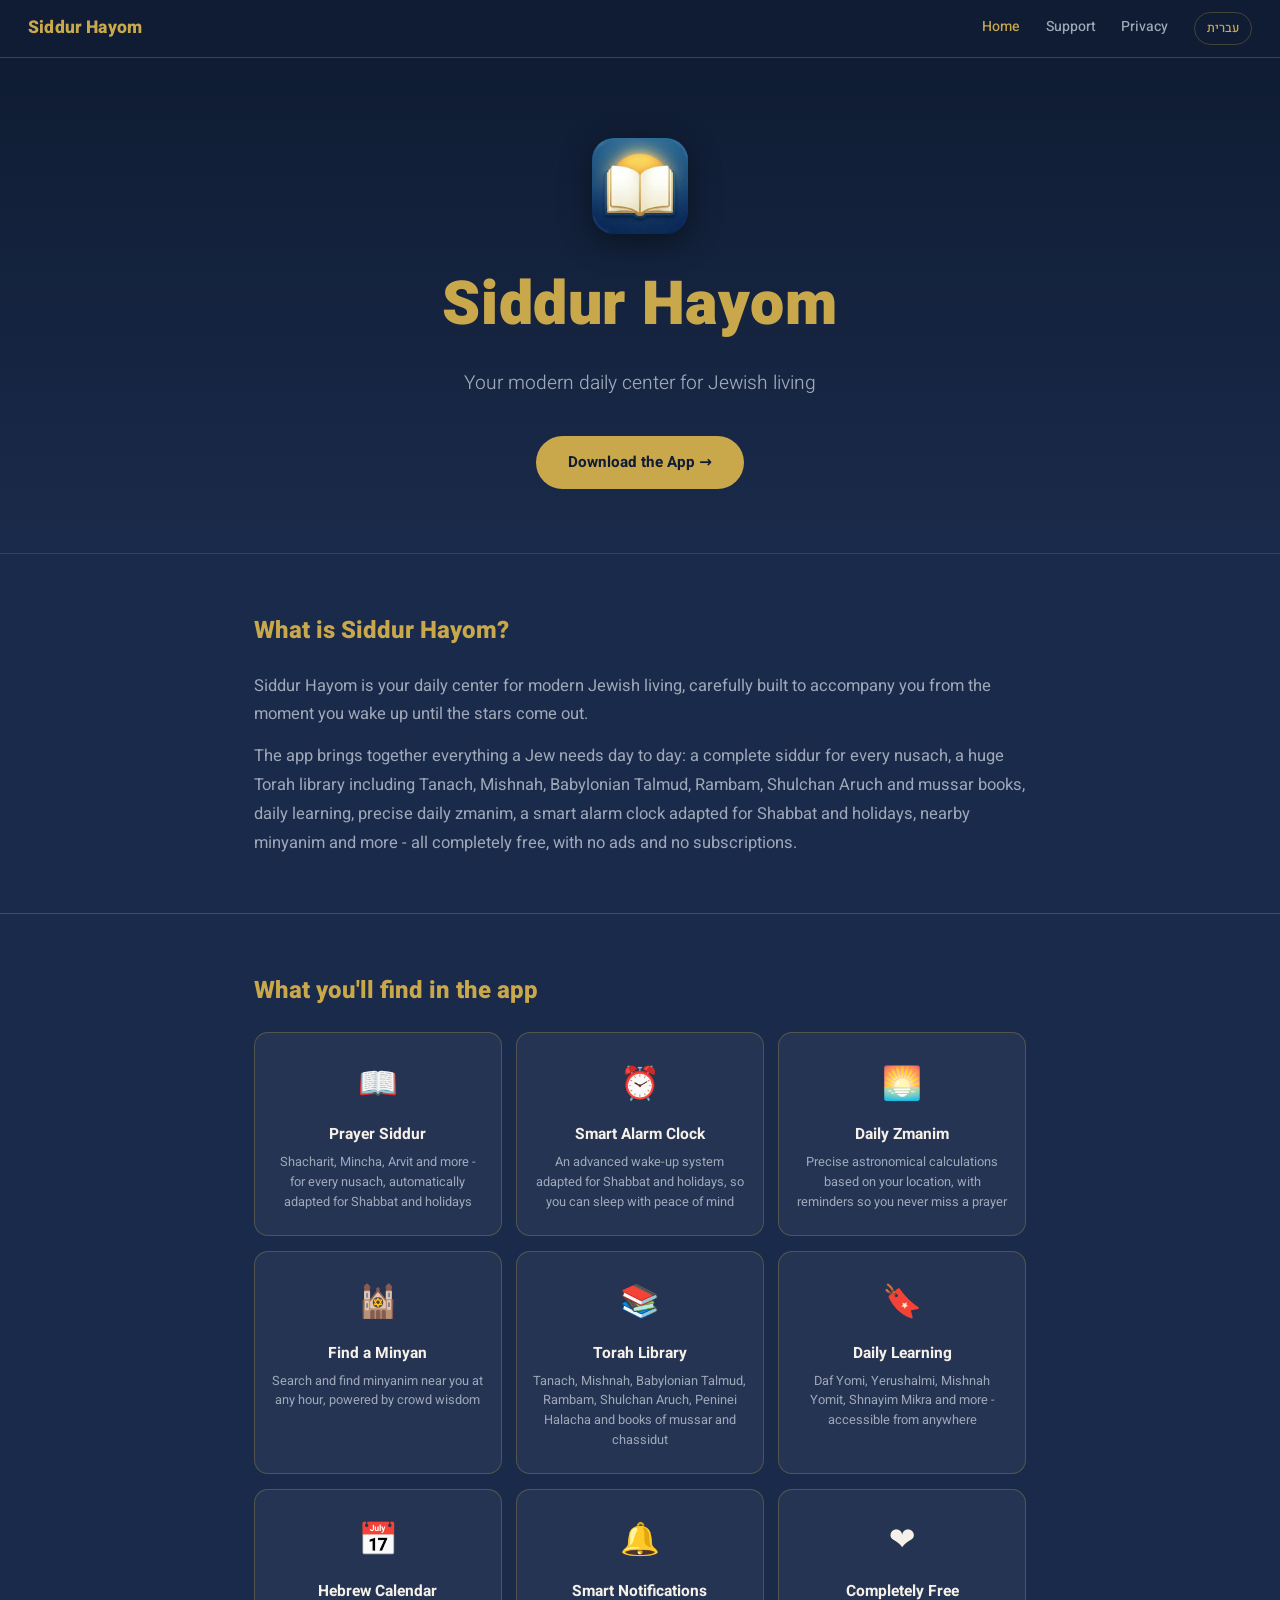
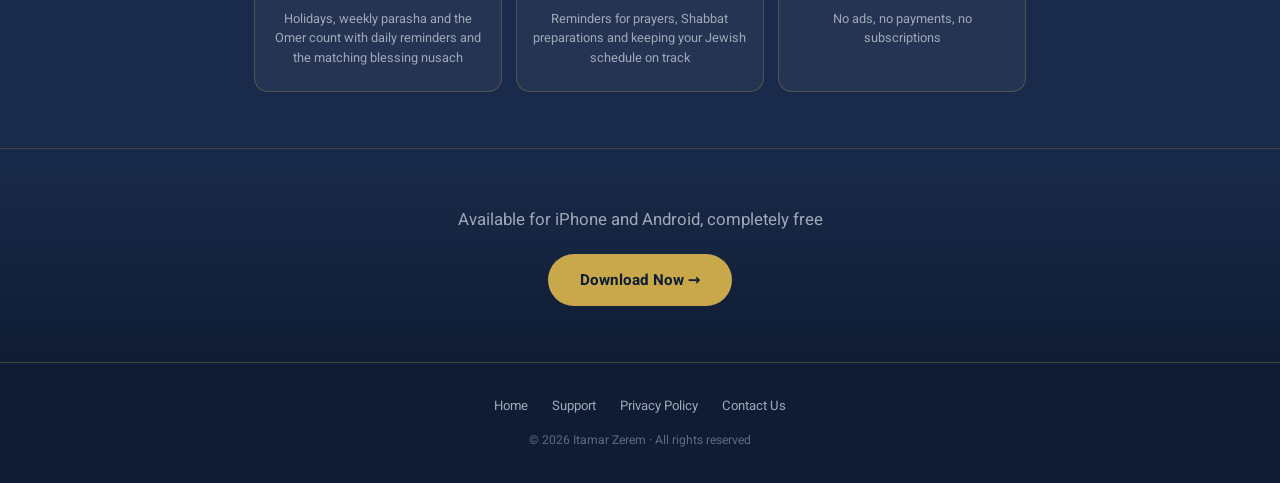
==== en/index.html @ e5074533 "dailystudy" ====
<!DOCTYPE html>
<html lang="en" dir="ltr">
<head>
  <meta charset="UTF-8">
  <script>
    (function () {
      var saved = localStorage.getItem('siddurLang');
      var lang = (navigator.language || navigator.userLanguage || '').toLowerCase();
      var target = saved || (lang.indexOf('he') === 0 ? 'he' : 'en');
      if (target !== 'en') { location.replace('../index.html'); }
    })();
  </script>
  <meta name="viewport" content="width=device-width, initial-scale=1.0">
  <title>Siddur Hayom - Your Daily Center for Jewish Living</title>
  <meta name="description" content="Siddur Hayom - the app that brings together everything a Jew needs day to day: a siddur for every nusach, a huge Torah library, accurate daily zmanim, a smart alarm clock, nearby minyanim and more. Completely free.">
  <link rel="canonical" href="https://itamarzerem.github.io/siddurHayomWeb/en/index.html">
  <link rel="alternate" hreflang="he" href="https://itamarzerem.github.io/siddurHayomWeb/index.html">
  <link rel="alternate" hreflang="en" href="https://itamarzerem.github.io/siddurHayomWeb/en/index.html">
  <link rel="alternate" hreflang="x-default" href="https://itamarzerem.github.io/siddurHayomWeb/index.html">
  <link rel="preconnect" href="https://fonts.googleapis.com">
  <link rel="preconnect" href="https://fonts.gstatic.com" crossorigin>
  <link href="https://fonts.googleapis.com/css2?family=Heebo:wght@300;400;500;600;700;800;900&display=swap" rel="stylesheet">
  <link rel="stylesheet" href="../styles.css">
</head>
<body>

  <!-- ── NAV ── -->
  <nav class="nav">
    <a href="index.html" class="nav-logo">Siddur Hayom</a>
    <ul class="nav-links">
      <li><a href="index.html" class="active">Home</a></li>
      <li><a href="support.html">Support</a></li>
      <li><a href="privacy.html">Privacy</a></li>
      <li><a href="../index.html" class="lang-switch" onclick="localStorage.setItem('siddurLang','he')">עברית</a></li>
    </ul>
  </nav>

  <main>

    <!-- ── HERO ── -->
    <section class="hero">
      <img src="../siddurIcon.png" alt="Siddur Hayom" class="hero-app-icon" width="96" height="96">
      <h1>Siddur Hayom</h1>
      <p class="hero-tagline">Your modern daily center for Jewish living</p>
      <a href="go.html" class="btn btn-gold">
        Download the App →
      </a>
    </section>

    <!-- ── ABOUT ── -->
    <section class="section">
      <div class="container">
        <h2 class="section-title">What is Siddur Hayom?</h2>
        <div class="section-text">
          <p>
            Siddur Hayom is your daily center for modern Jewish living, carefully built to accompany you
            from the moment you wake up until the stars come out.
          </p>
          <p>
            The app brings together everything a Jew needs day to day: a complete siddur for every nusach, a huge
            Torah library including Tanach, Mishnah, Babylonian Talmud, Rambam, Shulchan Aruch and mussar books,
            daily learning, precise daily zmanim, a smart alarm clock adapted for Shabbat and holidays, nearby
            minyanim and more - all completely free, with no ads and no subscriptions.
          </p>
        </div>
      </div>
    </section>

    <hr class="divider">

    <!-- ── FEATURES ── -->
    <section class="section">
      <div class="container">
        <h2 class="section-title">What you'll find in the app</h2>
        <div class="features-grid">

          <div class="feature-card">
            <span class="feature-icon">📖</span>
            <h3>Prayer Siddur</h3>
            <p>Shacharit, Mincha, Arvit and more - for every nusach, automatically adapted for Shabbat and holidays</p>
          </div>

          <div class="feature-card">
            <span class="feature-icon">⏰</span>
            <h3>Smart Alarm Clock</h3>
            <p>An advanced wake-up system adapted for Shabbat and holidays, so you can sleep with peace of mind</p>
          </div>

          <div class="feature-card">
            <span class="feature-icon">🌅</span>
            <h3>Daily Zmanim</h3>
            <p>Precise astronomical calculations based on your location, with reminders so you never miss a prayer</p>
          </div>

          <div class="feature-card">
            <span class="feature-icon">🕍</span>
            <h3>Find a Minyan</h3>
            <p>Search and find minyanim near you at any hour, powered by crowd wisdom</p>
          </div>

          <div class="feature-card">
            <span class="feature-icon">📚</span>
            <h3>Torah Library</h3>
            <p>Tanach, Mishnah, Babylonian Talmud, Rambam, Shulchan Aruch, Peninei Halacha and books of mussar and chassidut</p>
          </div>

          <div class="feature-card">
            <span class="feature-icon">🔖</span>
            <h3>Daily Learning</h3>
            <p>Daf Yomi, Yerushalmi, Mishnah Yomit, Shnayim Mikra and more - accessible from anywhere</p>
          </div>

          <div class="feature-card">
            <span class="feature-icon">📅</span>
            <h3>Hebrew Calendar</h3>
            <p>Holidays, weekly parasha and the Omer count with daily reminders and the matching blessing nusach</p>
          </div>

          <div class="feature-card">
            <span class="feature-icon">🔔</span>
            <h3>Smart Notifications</h3>
            <p>Reminders for prayers, Shabbat preparations and keeping your Jewish schedule on track</p>
          </div>

          <div class="feature-card">
            <span class="feature-icon">❤️</span>
            <h3>Completely Free</h3>
            <p>No ads, no payments, no subscriptions</p>
          </div>

        </div>
      </div>
    </section>

    <!-- ── CTA ── -->
    <section class="cta-band">
      <p>Available for iPhone and Android, completely free</p>
      <a href="go.html" class="btn btn-gold">
        Download Now →
      </a>
    </section>

  </main>

  <!-- ── FOOTER ── -->
  <footer>
    <nav class="footer-links">
      <a href="index.html">Home</a>
      <a href="support.html">Support</a>
      <a href="privacy.html">Privacy Policy</a>
      <a href="mailto:siddurhayom@gmail.com">Contact Us</a>
    </nav>
    <p class="footer-copy">© 2026 Itamar Zerem · All rights reserved</p>
  </footer>

</body>
</html>
---- styles.css ----
/* ===================================================
   סידור היום — Website Styles
   Palette: #1a2a4a (deep blue) · #f5f0e8 (cream) · #c9a84c (gold)
   =================================================== */

*, *::before, *::after {
  box-sizing: border-box;
  margin: 0;
  padding: 0;
}

:root {
  --bg:        #1a2a4a;
  --bg-deep:   #0f1c33;
  --bg-card:   rgba(255, 255, 255, 0.05);
  --cream:     #f5f0e8;
  --muted:     #9fa8b8;
  --gold:      #c9a84c;
  --gold-lt:   #e8c96a;
  --gold-bdr:  rgba(201, 168, 76, 0.28);
  --radius:    14px;
}

html {
  direction: rtl;
  scroll-behavior: smooth;
  font-size: 16px;
}

html[dir="ltr"] {
  direction: ltr;
}

body {
  font-family: 'Heebo', system-ui, -apple-system, sans-serif;
  background: var(--bg);
  color: var(--cream);
  line-height: 1.75;
  min-height: 100vh;
  display: flex;
  flex-direction: column;
}

a { color: inherit; text-decoration: none; }
ul { list-style: none; }


/* ─── NAV ─────────────────────────────────────────── */

.nav {
  position: sticky;
  top: 0;
  z-index: 100;
  height: 58px;
  display: flex;
  align-items: center;
  justify-content: space-between;
  padding: 0 1.75rem;
  background: var(--bg-deep);
  border-bottom: 1px solid var(--gold-bdr);
  backdrop-filter: blur(8px);
}

.nav-logo {
  font-size: 1.1rem;
  font-weight: 800;
  color: var(--gold);
  letter-spacing: 0.01em;
  white-space: nowrap;
}

.nav-links {
  display: flex;
  gap: 1.6rem;
}

.nav-links a {
  font-size: 0.88rem;
  font-weight: 500;
  color: var(--muted);
  transition: color 0.18s;
}

.nav-links a:hover,
.nav-links a.active {
  color: var(--gold);
}

.lang-switch {
  display: inline-flex;
  align-items: center;
  padding: 0.26rem 0.75rem;
  border: 1px solid var(--gold-bdr);
  border-radius: 100px;
  font-size: 0.78rem !important;
  font-weight: 600;
  color: var(--gold) !important;
  white-space: nowrap;
  transition: background 0.18s, border-color 0.18s;
}

.lang-switch:hover {
  background: var(--bg-card);
  border-color: var(--gold);
}


/* ─── LAYOUT HELPERS ──────────────────────────────── */

.container {
  width: 100%;
  max-width: 820px;
  margin: 0 auto;
  padding: 0 1.5rem;
}

main { flex: 1; }

.divider {
  border: none;
  border-top: 1px solid var(--gold-bdr);
}


/* ─── HERO ────────────────────────────────────────── */

.hero {
  text-align: center;
  padding: 5rem 1.5rem 4rem;
  background: linear-gradient(180deg, var(--bg-deep) 0%, var(--bg) 100%);
  border-bottom: 1px solid var(--gold-bdr);
}

.hero-app-icon {
  width: 96px;
  height: 96px;
  border-radius: 22px;
  display: block;
  margin: 0 auto 1.1rem;
  box-shadow: 0 8px 32px rgba(0, 0, 0, 0.45);
}

.hero h1 {
  font-size: clamp(2.4rem, 7vw, 3.8rem);
  font-weight: 900;
  color: var(--gold);
  letter-spacing: 0.01em;
  margin-bottom: 0.55rem;
}

.hero-tagline {
  font-size: clamp(1rem, 2.8vw, 1.2rem);
  color: var(--muted);
  font-weight: 300;
  margin-bottom: 2.25rem;
}


/* ─── BUTTONS ─────────────────────────────────────── */

.btn {
  display: inline-flex;
  align-items: center;
  justify-content: center;
  gap: 0.5rem;
  padding: 0.8rem 2rem;
  border-radius: 100px;
  font-family: inherit;
  font-size: 0.95rem;
  font-weight: 700;
  cursor: pointer;
  border: none;
  transition: transform 0.15s ease, box-shadow 0.15s ease, opacity 0.15s;
}

.btn:hover { transform: translateY(-2px); }

.btn-appstore {
  background: #111;
  color: #fff;
  border: 1px solid rgba(255,255,255,0.15);
  font-size: 0.9rem;
  border-radius: 12px;
  padding: 0.7rem 1.6rem;
}
.btn-appstore:hover {
  background: #1c1c1c;
  box-shadow: 0 6px 22px rgba(0,0,0,0.5);
}

.btn-gold {
  background: var(--gold);
  color: var(--bg-deep);
}
.btn-gold:hover {
  background: var(--gold-lt);
  box-shadow: 0 6px 22px rgba(201,168,76,0.35);
}

.btn-play {
  background: #01875f;
  color: #fff;
  border: 1px solid rgba(255,255,255,0.15);
  font-size: 0.9rem;
  border-radius: 12px;
  padding: 0.7rem 1.6rem;
}
.btn-play:hover {
  background: #026e4d;
  box-shadow: 0 6px 22px rgba(0,0,0,0.5);
}

.store-buttons {
  display: flex;
  flex-wrap: wrap;
  gap: 0.9rem;
  justify-content: center;
}

.btn-paypal {
  background: #0070ba;
  color: #fff;
  border: 1px solid rgba(255,255,255,0.15);
  font-size: 0.9rem;
  border-radius: 12px;
  padding: 0.7rem 1.6rem;
}
.btn-paypal:hover {
  background: #005ea6;
  box-shadow: 0 6px 22px rgba(0,112,186,0.4);
}

.btn-bit {
  background: #2dd4f5;
  color: #06263b;
  border: 1px solid rgba(255,255,255,0.15);
  font-size: 0.9rem;
  border-radius: 12px;
  padding: 0.7rem 1.6rem;
}
.btn-bit:hover {
  background: #55e0fb;
  box-shadow: 0 6px 22px rgba(45,212,245,0.4);
}

.btn-paybox {
  background: #00b894;
  color: #fff;
  border: 1px solid rgba(255,255,255,0.15);
  font-size: 0.9rem;
  border-radius: 12px;
  padding: 0.7rem 1.6rem;
}
.btn-paybox:hover {
  background: #00997d;
  box-shadow: 0 6px 22px rgba(0,184,148,0.4);
}


/* ─── SECTIONS ────────────────────────────────────── */

.section {
  padding: 3.5rem 0;
}

.section-title {
  font-size: 1.5rem;
  font-weight: 800;
  color: var(--gold);
  margin-bottom: 1.25rem;
}

.section-text p {
  color: var(--muted);
  font-size: 1.03rem;
  margin-bottom: 0.8rem;
}
.section-text p:last-child { margin-bottom: 0; }


/* ─── FEATURE CARDS ───────────────────────────────── */

.features-grid {
  display: grid;
  grid-template-columns: repeat(3, 1fr);
  gap: 0.9rem;
}

.feature-card {
  background: var(--bg-card);
  border: 1px solid var(--gold-bdr);
  border-radius: var(--radius);
  padding: 1.4rem 1rem;
  text-align: center;
  transition: border-color 0.2s, transform 0.2s;
}

.feature-card:hover {
  border-color: var(--gold);
  transform: translateY(-3px);
}

.feature-icon {
  font-size: 2rem;
  display: block;
  margin-bottom: 0.6rem;
}

.feature-card h3 {
  font-size: 0.97rem;
  font-weight: 700;
  color: var(--cream);
  margin-bottom: 0.3rem;
}

.feature-card p {
  font-size: 0.8rem;
  color: var(--muted);
  line-height: 1.55;
}


/* ─── CTA BAND ────────────────────────────────────── */

.cta-band {
  background: linear-gradient(180deg, var(--bg) 0%, var(--bg-deep) 100%);
  border-top: 1px solid var(--gold-bdr);
  text-align: center;
  padding: 3.5rem 1.5rem;
}

.cta-band p {
  color: var(--muted);
  margin-bottom: 1.2rem;
  font-size: 1.05rem;
}


/* ─── SUPPORT PAGE ────────────────────────────────── */

.page-header {
  text-align: center;
  padding: 4rem 1.5rem 3rem;
  background: linear-gradient(180deg, var(--bg-deep) 0%, var(--bg) 100%);
  border-bottom: 1px solid var(--gold-bdr);
}

.page-header .page-emoji {
  font-size: 3rem;
  display: block;
  margin-bottom: 0.9rem;
}

.page-header h1 {
  font-size: clamp(1.8rem, 5vw, 2.8rem);
  font-weight: 900;
  color: var(--gold);
  margin-bottom: 0.45rem;
}

.page-header p {
  color: var(--muted);
  font-size: 1rem;
}

.donate-card {
  background: var(--bg-card);
  border: 1px solid var(--gold-bdr);
  border-radius: var(--radius);
  padding: 2.5rem 2rem;
  text-align: center;
  margin-top: 2rem;
}

.donate-card .donate-amount-note {
  font-size: 0.85rem;
  color: var(--muted);
  margin-top: 1rem;
}

.contact-note {
  text-align: center;
  color: var(--muted);
  font-size: 0.9rem;
  margin-top: 1.75rem;
}

.contact-note a {
  color: var(--gold);
  border-bottom: 1px solid rgba(201,168,76,0.35);
  padding-bottom: 1px;
  transition: border-color 0.2s;
}

.contact-note a:hover {
  border-color: var(--gold);
}


/* ─── PRIVACY PAGE ────────────────────────────────── */

.privacy-body {
  direction: ltr;
  text-align: left;
  padding: 3rem 0;
}

.privacy-body .policy-block {
  background: var(--bg-card);
  border: 1px solid var(--gold-bdr);
  border-radius: var(--radius);
  padding: 2rem 2rem 1.5rem;
}

.privacy-body h2 {
  font-size: 1rem;
  font-weight: 700;
  color: var(--gold);
  margin-top: 1.5rem;
  margin-bottom: 0.45rem;
}

.privacy-body h2:first-child {
  margin-top: 0;
}

.privacy-body p {
  color: var(--muted);
  font-size: 0.9rem;
  line-height: 1.8;
  margin-bottom: 0.6rem;
}

.privacy-body .last-updated {
  display: block;
  font-size: 0.8rem;
  color: var(--muted);
  opacity: 0.7;
  margin-bottom: 1.5rem;
}

.privacy-body a {
  color: var(--gold);
  text-decoration: underline;
  text-decoration-color: rgba(201,168,76,0.4);
}


/* ─── FOOTER ──────────────────────────────────────── */

footer {
  background: var(--bg-deep);
  border-top: 1px solid var(--gold-bdr);
  padding: 2rem 1.5rem;
  text-align: center;
}

.footer-links {
  display: flex;
  justify-content: center;
  gap: 1.5rem;
  margin-bottom: 0.75rem;
  flex-wrap: wrap;
}

.footer-links a {
  color: var(--muted);
  font-size: 0.82rem;
  transition: color 0.18s;
}

.footer-links a:hover { color: var(--gold); }

.footer-copy {
  font-size: 0.76rem;
  color: var(--muted);
  opacity: 0.55;
}


/* ─── RESPONSIVE ──────────────────────────────────── */

@media (max-width: 640px) {
  .hero        { padding: 3.5rem 1.25rem 3rem; }
  .section     { padding: 2.5rem 0; }

  .features-grid {
    grid-template-columns: 1fr 1fr;
    gap: 0.75rem;
  }

  .donate-card { padding: 1.75rem 1.25rem; }

  .nav-links { gap: 1.1rem; }
}

@media (max-width: 380px) {
  .features-grid { grid-template-columns: 1fr; }
  .nav-links { gap: 0.85rem; }
  .nav-links a { font-size: 0.82rem; }
}
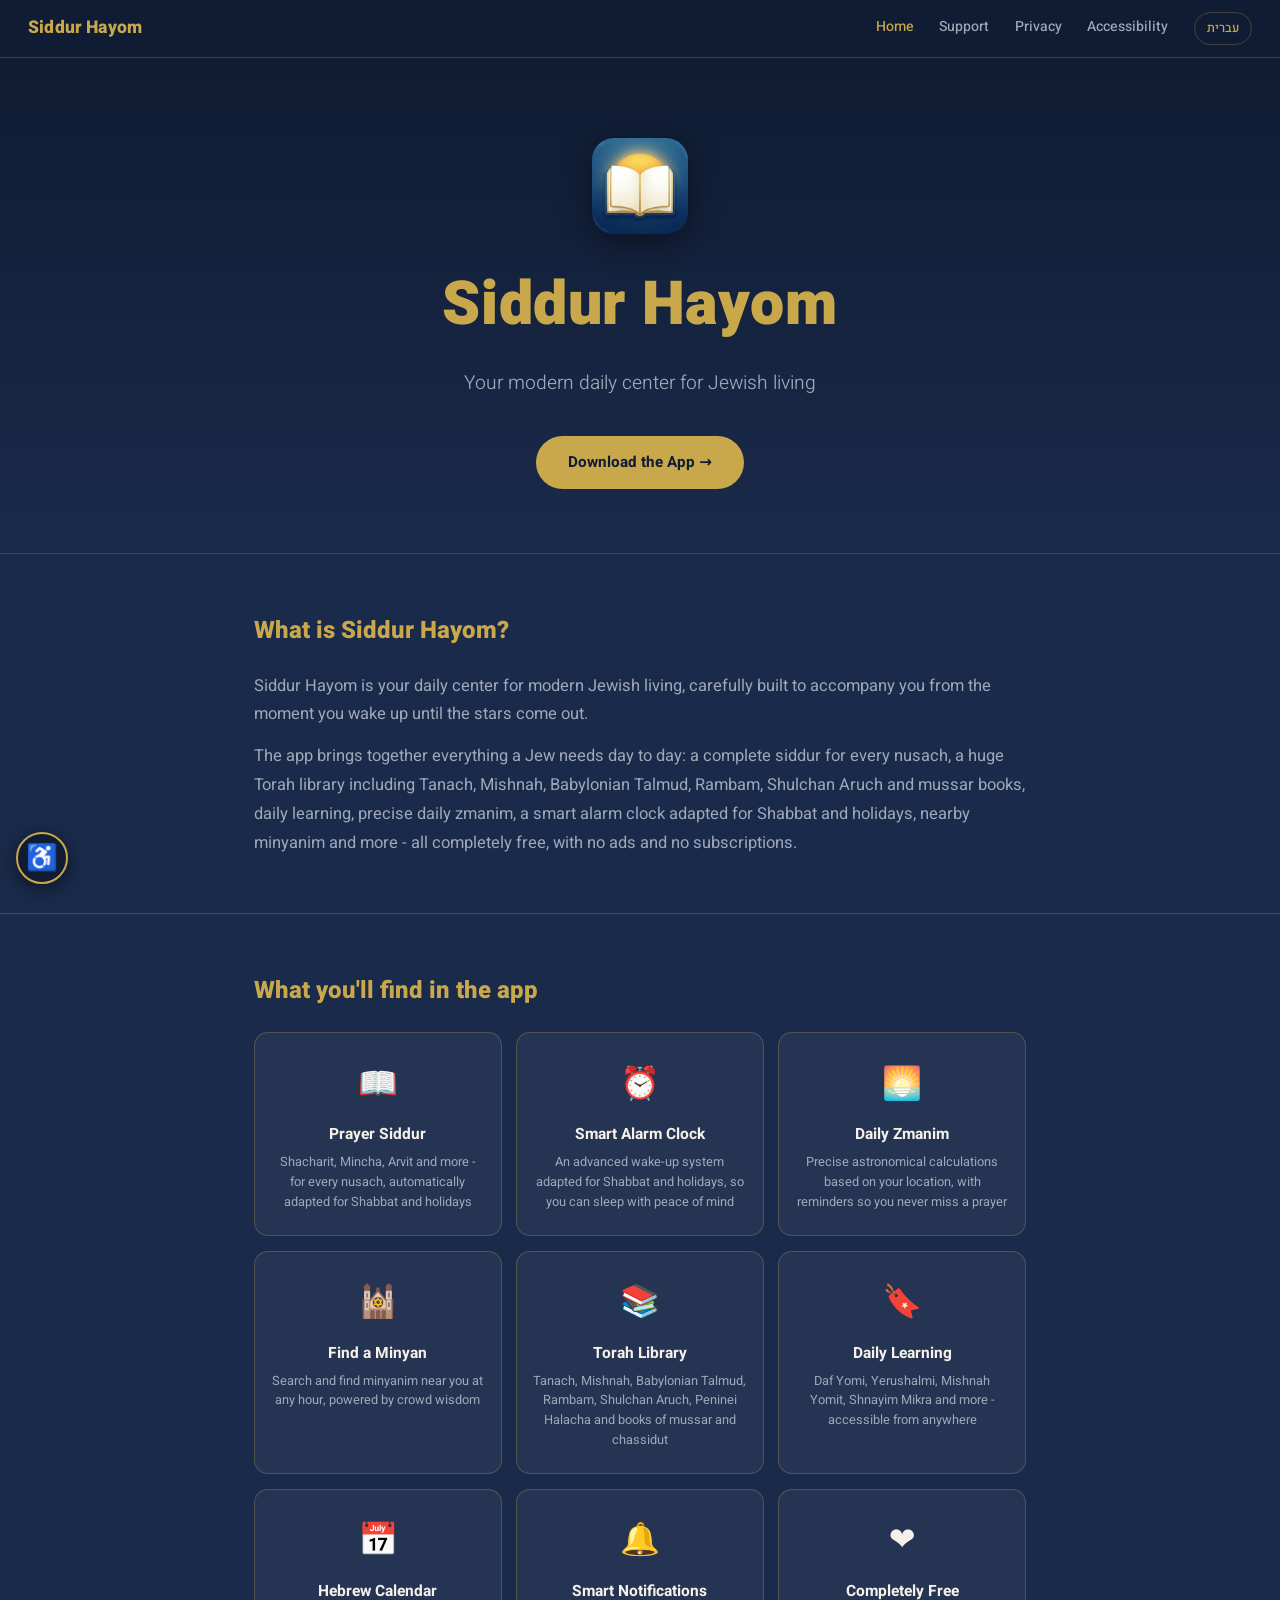
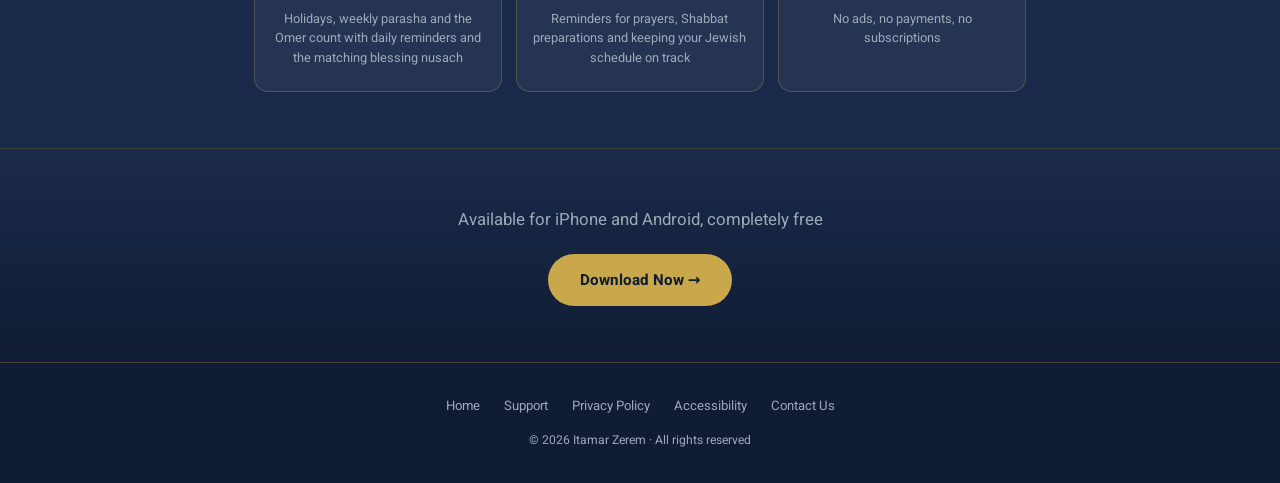
==== commit a3963752: "studynotfinished" ====
--- a/en/index.html
+++ b/en/index.html
@@ -21,6 +21,7 @@
   <link rel="preconnect" href="https://fonts.gstatic.com" crossorigin>
   <link href="https://fonts.googleapis.com/css2?family=Heebo:wght@300;400;500;600;700;800;900&display=swap" rel="stylesheet">
   <link rel="stylesheet" href="../styles.css">
+  <script defer src="../a11y.js"></script>
 </head>
 <body>
 
@@ -31,6 +32,7 @@
       <li><a href="index.html" class="active">Home</a></li>
       <li><a href="support.html">Support</a></li>
       <li><a href="privacy.html">Privacy</a></li>
+      <li><a href="accessibility.html">Accessibility</a></li>
       <li><a href="../index.html" class="lang-switch" onclick="localStorage.setItem('siddurLang','he')">עברית</a></li>
     </ul>
   </nav>
@@ -75,55 +77,55 @@
         <div class="features-grid">
 
           <div class="feature-card">
-            <span class="feature-icon">📖</span>
+            <span class="feature-icon" aria-hidden="true">📖</span>
             <h3>Prayer Siddur</h3>
             <p>Shacharit, Mincha, Arvit and more - for every nusach, automatically adapted for Shabbat and holidays</p>
           </div>
 
           <div class="feature-card">
-            <span class="feature-icon">⏰</span>
+            <span class="feature-icon" aria-hidden="true">⏰</span>
             <h3>Smart Alarm Clock</h3>
             <p>An advanced wake-up system adapted for Shabbat and holidays, so you can sleep with peace of mind</p>
           </div>
 
           <div class="feature-card">
-            <span class="feature-icon">🌅</span>
+            <span class="feature-icon" aria-hidden="true">🌅</span>
             <h3>Daily Zmanim</h3>
             <p>Precise astronomical calculations based on your location, with reminders so you never miss a prayer</p>
           </div>
 
           <div class="feature-card">
-            <span class="feature-icon">🕍</span>
+            <span class="feature-icon" aria-hidden="true">🕍</span>
             <h3>Find a Minyan</h3>
             <p>Search and find minyanim near you at any hour, powered by crowd wisdom</p>
           </div>
 
           <div class="feature-card">
-            <span class="feature-icon">📚</span>
+            <span class="feature-icon" aria-hidden="true">📚</span>
             <h3>Torah Library</h3>
             <p>Tanach, Mishnah, Babylonian Talmud, Rambam, Shulchan Aruch, Peninei Halacha and books of mussar and chassidut</p>
           </div>
 
           <div class="feature-card">
-            <span class="feature-icon">🔖</span>
+            <span class="feature-icon" aria-hidden="true">🔖</span>
             <h3>Daily Learning</h3>
             <p>Daf Yomi, Yerushalmi, Mishnah Yomit, Shnayim Mikra and more - accessible from anywhere</p>
           </div>
 
           <div class="feature-card">
-            <span class="feature-icon">📅</span>
+            <span class="feature-icon" aria-hidden="true">📅</span>
             <h3>Hebrew Calendar</h3>
             <p>Holidays, weekly parasha and the Omer count with daily reminders and the matching blessing nusach</p>
           </div>
 
           <div class="feature-card">
-            <span class="feature-icon">🔔</span>
+            <span class="feature-icon" aria-hidden="true">🔔</span>
             <h3>Smart Notifications</h3>
             <p>Reminders for prayers, Shabbat preparations and keeping your Jewish schedule on track</p>
           </div>
 
           <div class="feature-card">
-            <span class="feature-icon">❤️</span>
+            <span class="feature-icon" aria-hidden="true">❤️</span>
             <h3>Completely Free</h3>
             <p>No ads, no payments, no subscriptions</p>
           </div>
@@ -148,6 +150,7 @@
       <a href="index.html">Home</a>
       <a href="support.html">Support</a>
       <a href="privacy.html">Privacy Policy</a>
+      <a href="accessibility.html">Accessibility</a>
       <a href="mailto:siddurhayom@gmail.com">Contact Us</a>
     </nav>
     <p class="footer-copy">© 2026 Itamar Zerem · All rights reserved</p>
--- a/styles.css
+++ b/styles.css
@@ -431,11 +431,11 @@
   margin-bottom: 0.6rem;
 }
 
-.privacy-body .last-updated {
+.privacy-body .last-updated,
+.doc-body .last-updated {
   display: block;
   font-size: 0.8rem;
   color: var(--muted);
-  opacity: 0.7;
   margin-bottom: 1.5rem;
 }
 
@@ -474,7 +474,6 @@
 .footer-copy {
   font-size: 0.76rem;
   color: var(--muted);
-  opacity: 0.55;
 }
 
 
@@ -499,3 +498,223 @@
   .nav-links { gap: 0.85rem; }
   .nav-links a { font-size: 0.82rem; }
 }
+
+
+/* ===================================================
+   נגישות — Accessibility (ת"י 5568 AA)
+   =================================================== */
+
+/* ─── חיווי פוקוס למקלדת (keyboard focus) ─────────── */
+a:focus-visible,
+button:focus-visible,
+input:focus-visible,
+[tabindex]:focus-visible {
+  outline: 3px solid var(--gold-lt);
+  outline-offset: 3px;
+  border-radius: 6px;
+}
+
+/* דפדפנים שאינם תומכים ב-:focus-visible — לא להסתיר פוקוס */
+a:focus,
+button:focus,
+input:focus,
+[tabindex]:focus {
+  outline: 3px solid var(--gold-lt);
+  outline-offset: 3px;
+}
+a:focus:not(:focus-visible),
+button:focus:not(:focus-visible),
+input:focus:not(:focus-visible),
+[tabindex]:focus:not(:focus-visible) {
+  outline: none;
+}
+
+/* ─── דילוג לתוכן (skip link) ───────────────────── */
+.skip-link {
+  position: absolute;
+  inset-inline-start: 1rem;
+  top: -100px;
+  z-index: 1000;
+  background: var(--gold);
+  color: var(--bg-deep);
+  padding: 0.7rem 1.2rem;
+  border-radius: 0 0 10px 10px;
+  font-weight: 700;
+  font-size: 0.9rem;
+  transition: top 0.15s ease;
+}
+.skip-link:focus {
+  top: 0;
+}
+
+#main:focus {
+  outline: none;
+}
+
+/* ─── עמוד מסמך כללי (הצהרת נגישות / RTL+LTR) ────── */
+.doc-body {
+  padding: 3rem 0;
+  text-align: start;
+}
+.doc-body .policy-block {
+  background: var(--bg-card);
+  border: 1px solid var(--gold-bdr);
+  border-radius: var(--radius);
+  padding: 2rem 2rem 1.5rem;
+}
+.doc-body h2 {
+  font-size: 1rem;
+  font-weight: 700;
+  color: var(--gold);
+  margin-top: 1.5rem;
+  margin-bottom: 0.45rem;
+}
+.doc-body h2:first-of-type { margin-top: 0; }
+.doc-body p,
+.doc-body li {
+  color: var(--muted);
+  font-size: 0.92rem;
+  line-height: 1.8;
+  margin-bottom: 0.6rem;
+}
+.doc-body ul {
+  list-style: disc;
+  padding-inline-start: 1.4rem;
+  margin-bottom: 0.6rem;
+}
+.doc-body a {
+  color: var(--gold);
+  text-decoration: underline;
+  text-decoration-color: rgba(201, 168, 76, 0.5);
+}
+
+/* ─── וידג'ט נגישות (accessibility toolbar) ──────── */
+.a11y-toggle {
+  position: fixed;
+  inset-inline-start: 1rem;
+  bottom: 1rem;
+  z-index: 900;
+  width: 52px;
+  height: 52px;
+  border-radius: 50%;
+  border: 2px solid var(--gold);
+  background: var(--bg-deep);
+  color: var(--gold);
+  font-size: 1.6rem;
+  line-height: 1;
+  cursor: pointer;
+  box-shadow: 0 4px 18px rgba(0, 0, 0, 0.5);
+  display: flex;
+  align-items: center;
+  justify-content: center;
+  transition: transform 0.15s ease, background 0.15s ease;
+}
+.a11y-toggle:hover {
+  transform: scale(1.06);
+  background: var(--bg);
+}
+
+.a11y-panel {
+  position: fixed;
+  inset-inline-start: 1rem;
+  bottom: 4.6rem;
+  z-index: 901;
+  width: 250px;
+  max-width: calc(100vw - 2rem);
+  background: var(--bg-deep);
+  border: 1px solid var(--gold-bdr);
+  border-radius: 14px;
+  box-shadow: 0 10px 36px rgba(0, 0, 0, 0.55);
+  padding: 1rem;
+  text-align: start;
+}
+.a11y-panel[hidden] { display: none; }
+
+.a11y-panel h2 {
+  font-size: 0.95rem;
+  font-weight: 800;
+  color: var(--gold);
+  margin-bottom: 0.7rem;
+}
+
+.a11y-panel button {
+  display: flex;
+  align-items: center;
+  gap: 0.5rem;
+  width: 100%;
+  text-align: start;
+  background: var(--bg-card);
+  border: 1px solid var(--gold-bdr);
+  border-radius: 10px;
+  color: var(--cream);
+  font-family: inherit;
+  font-size: 0.86rem;
+  font-weight: 600;
+  padding: 0.55rem 0.75rem;
+  margin-bottom: 0.45rem;
+  cursor: pointer;
+  transition: border-color 0.15s ease, background 0.15s ease;
+}
+.a11y-panel button:hover {
+  border-color: var(--gold);
+}
+.a11y-panel button[aria-pressed="true"] {
+  border-color: var(--gold);
+  background: rgba(201, 168, 76, 0.18);
+  color: var(--gold-lt);
+}
+.a11y-panel .a11y-icn {
+  font-size: 1.05rem;
+  width: 1.4rem;
+  text-align: center;
+  flex-shrink: 0;
+}
+.a11y-panel .a11y-reset {
+  margin-top: 0.3rem;
+  margin-bottom: 0;
+  justify-content: center;
+  color: var(--muted);
+}
+
+/* ─── מצב ניגודיות גבוהה (high contrast) ─────────── */
+body.a11y-contrast {
+  --bg:       #000914;
+  --bg-deep:  #000000;
+  --bg-card:  rgba(255, 255, 255, 0.10);
+  --cream:    #ffffff;
+  --muted:    #e9edf5;
+  --gold:     #ffd24a;
+  --gold-lt:  #ffe07a;
+  --gold-bdr: rgba(255, 210, 74, 0.55);
+}
+body.a11y-contrast .feature-card p,
+body.a11y-contrast .privacy-body p,
+body.a11y-contrast .doc-body p,
+body.a11y-contrast .section-text p {
+  color: var(--cream);
+}
+
+/* ─── הדגשת קישורים (underline links) ────────────── */
+body.a11y-underline a:not(.btn):not(.nav-logo) {
+  text-decoration: underline !important;
+  text-underline-offset: 2px;
+}
+
+/* ─── עצירת אנימציות (stop animations) ───────────── */
+body.a11y-no-anim *,
+body.a11y-no-anim *::before,
+body.a11y-no-anim *::after {
+  animation-duration: 0.001s !important;
+  animation-iteration-count: 1 !important;
+  transition-duration: 0.001s !important;
+  scroll-behavior: auto !important;
+}
+
+/* כיבוד העדפת מערכת: תנועה מופחתת */
+@media (prefers-reduced-motion: reduce) {
+  *, *::before, *::after {
+    animation-duration: 0.001s !important;
+    transition-duration: 0.001s !important;
+    scroll-behavior: auto !important;
+  }
+}
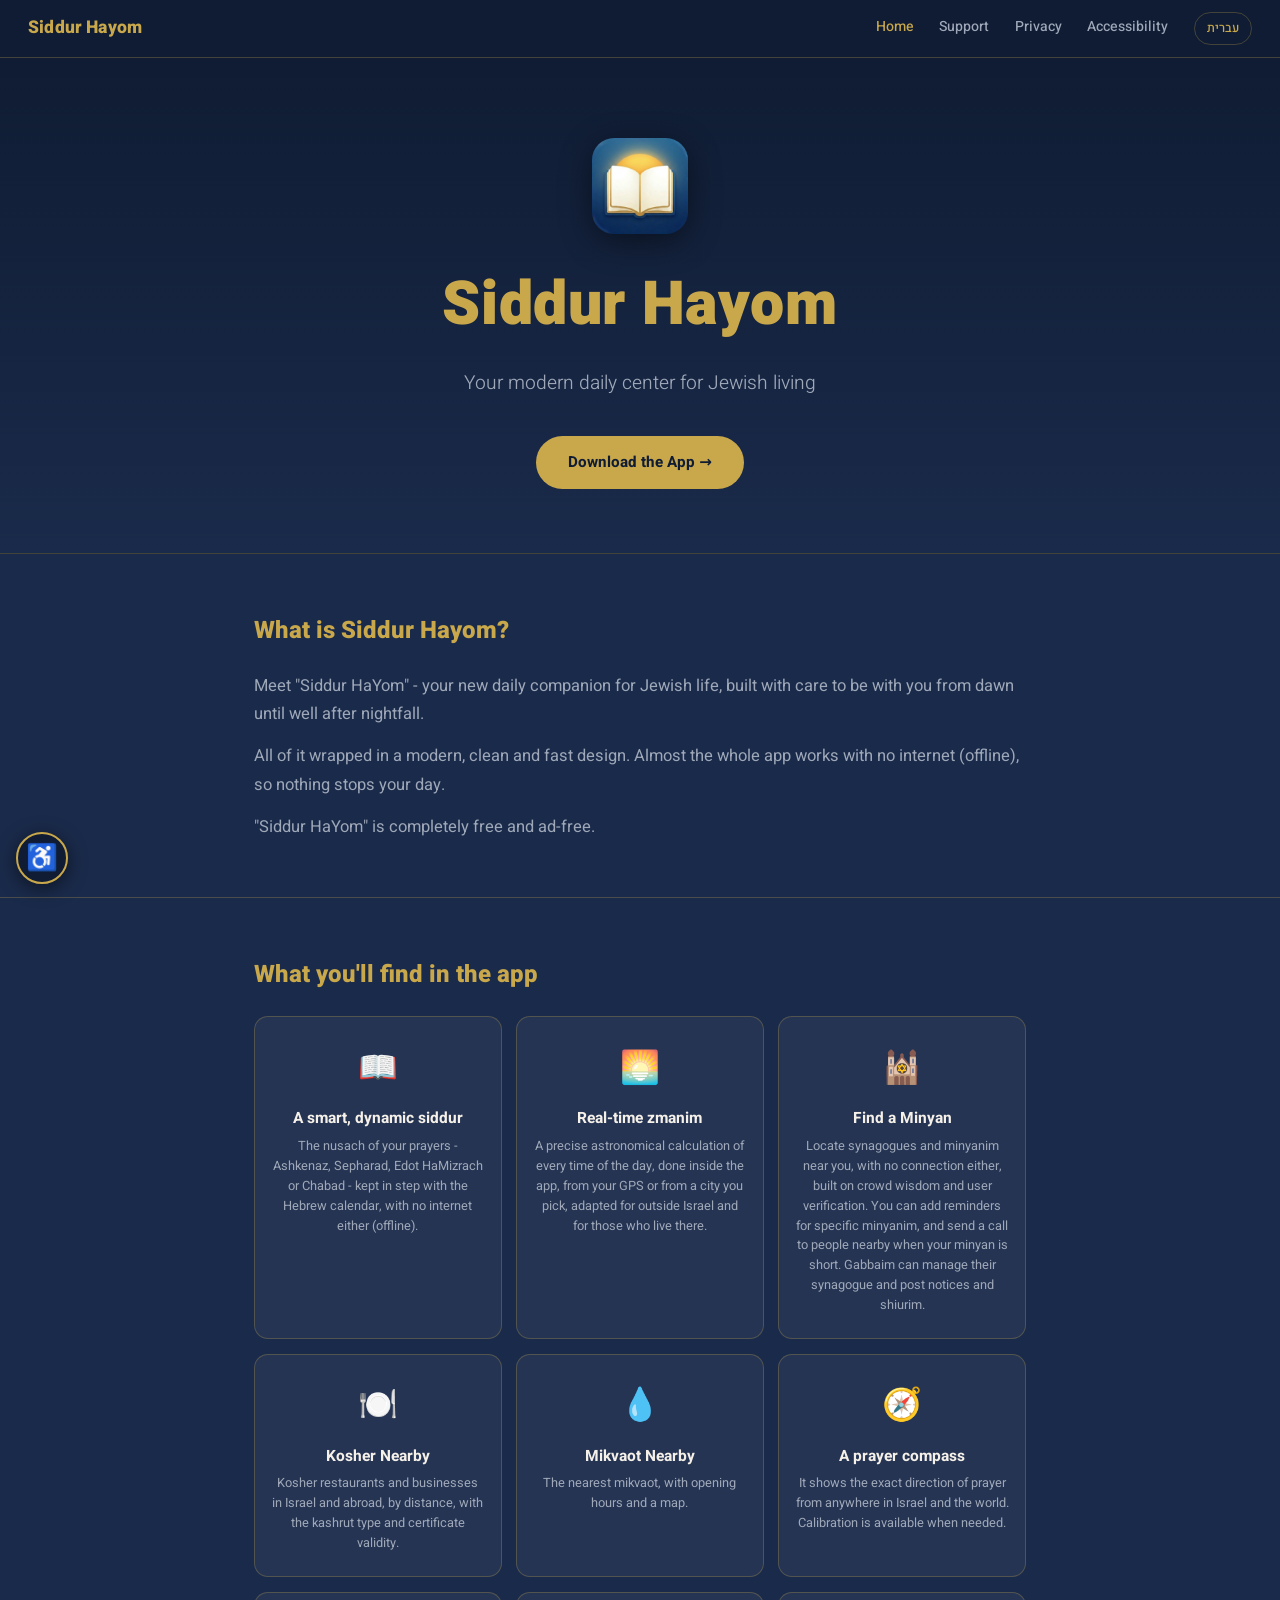
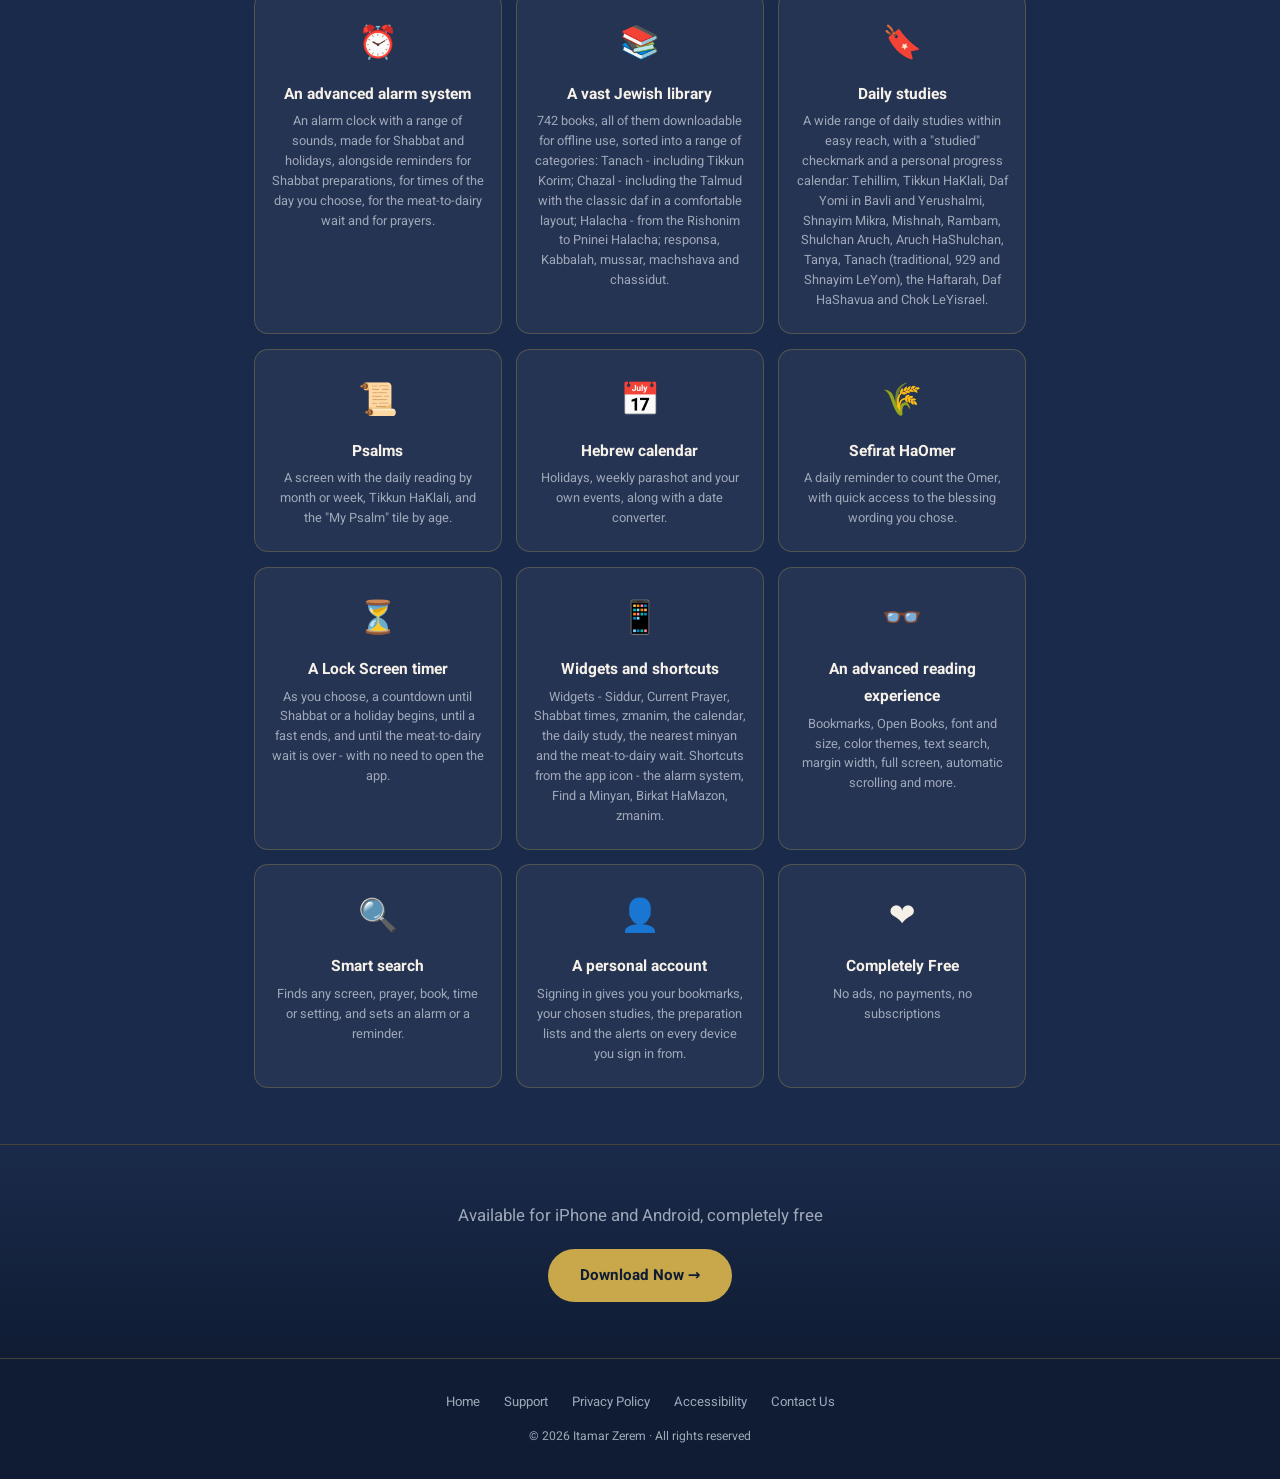
==== commit 67e8ecb4: "content: דף הבית לפי תיאור החנות ופיצ׳רי בילד 21 (כשר בסביבה, מקוואות, תהילים), ומדיניות הפרטיות לפי" ====
--- a/en/index.html
+++ b/en/index.html
@@ -55,14 +55,13 @@
         <h2 class="section-title">What is Siddur Hayom?</h2>
         <div class="section-text">
           <p>
-            Siddur Hayom is your daily center for modern Jewish living, carefully built to accompany you
-            from the moment you wake up until the stars come out.
+            Meet "Siddur HaYom" - your new daily companion for Jewish life, built with care to be with you from dawn until well after nightfall.
           </p>
           <p>
-            The app brings together everything a Jew needs day to day: a complete siddur for every nusach, a huge
-            Torah library including Tanach, Mishnah, Babylonian Talmud, Rambam, Shulchan Aruch and mussar books,
-            daily learning, precise daily zmanim, a smart alarm clock adapted for Shabbat and holidays, nearby
-            minyanim and more - all completely free, with no ads and no subscriptions.
+            All of it wrapped in a modern, clean and fast design. Almost the whole app works with no internet (offline), so nothing stops your day.
+          </p>
+          <p>
+            "Siddur HaYom" is completely free and ad-free.
           </p>
         </div>
       </div>
@@ -78,50 +77,104 @@
 
           <div class="feature-card">
             <span class="feature-icon" aria-hidden="true">📖</span>
-            <h3>Prayer Siddur</h3>
-            <p>Shacharit, Mincha, Arvit and more - for every nusach, automatically adapted for Shabbat and holidays</p>
-          </div>
-
-          <div class="feature-card">
-            <span class="feature-icon" aria-hidden="true">⏰</span>
-            <h3>Smart Alarm Clock</h3>
-            <p>An advanced wake-up system adapted for Shabbat and holidays, so you can sleep with peace of mind</p>
+            <h3>A smart, dynamic siddur</h3>
+            <p>The nusach of your prayers - Ashkenaz, Sepharad, Edot HaMizrach or Chabad - kept in step with the Hebrew calendar, with no internet either (offline).</p>
           </div>
 
           <div class="feature-card">
             <span class="feature-icon" aria-hidden="true">🌅</span>
-            <h3>Daily Zmanim</h3>
-            <p>Precise astronomical calculations based on your location, with reminders so you never miss a prayer</p>
+            <h3>Real-time zmanim</h3>
+            <p>A precise astronomical calculation of every time of the day, done inside the app, from your GPS or from a city you pick, adapted for outside Israel and for those who live there.</p>
           </div>
 
           <div class="feature-card">
             <span class="feature-icon" aria-hidden="true">🕍</span>
             <h3>Find a Minyan</h3>
-            <p>Search and find minyanim near you at any hour, powered by crowd wisdom</p>
+            <p>Locate synagogues and minyanim near you, with no connection either, built on crowd wisdom and user verification. You can add reminders for specific minyanim, and send a call to people nearby when your minyan is short. Gabbaim can manage their synagogue and post notices and shiurim.</p>
+          </div>
+
+          <div class="feature-card">
+            <span class="feature-icon" aria-hidden="true">🍽️</span>
+            <h3>Kosher Nearby</h3>
+            <p>Kosher restaurants and businesses in Israel and abroad, by distance, with the kashrut type and certificate validity.</p>
+          </div>
+
+          <div class="feature-card">
+            <span class="feature-icon" aria-hidden="true">💧</span>
+            <h3>Mikvaot Nearby</h3>
+            <p>The nearest mikvaot, with opening hours and a map.</p>
+          </div>
+
+          <div class="feature-card">
+            <span class="feature-icon" aria-hidden="true">🧭</span>
+            <h3>A prayer compass</h3>
+            <p>It shows the exact direction of prayer from anywhere in Israel and the world. Calibration is available when needed.</p>
+          </div>
+
+          <div class="feature-card">
+            <span class="feature-icon" aria-hidden="true">⏰</span>
+            <h3>An advanced alarm system</h3>
+            <p>An alarm clock with a range of sounds, made for Shabbat and holidays, alongside reminders for Shabbat preparations, for times of the day you choose, for the meat-to-dairy wait and for prayers.</p>
           </div>
 
           <div class="feature-card">
             <span class="feature-icon" aria-hidden="true">📚</span>
-            <h3>Torah Library</h3>
-            <p>Tanach, Mishnah, Babylonian Talmud, Rambam, Shulchan Aruch, Peninei Halacha and books of mussar and chassidut</p>
+            <h3>A vast Jewish library</h3>
+            <p>742 books, all of them downloadable for offline use, sorted into a range of categories: Tanach - including Tikkun Korim; Chazal - including the Talmud with the classic daf in a comfortable layout; Halacha - from the Rishonim to Pninei Halacha; responsa, Kabbalah, mussar, machshava and chassidut.</p>
           </div>
 
           <div class="feature-card">
             <span class="feature-icon" aria-hidden="true">🔖</span>
-            <h3>Daily Learning</h3>
-            <p>Daf Yomi, Yerushalmi, Mishnah Yomit, Shnayim Mikra and more - accessible from anywhere</p>
+            <h3>Daily studies</h3>
+            <p>A wide range of daily studies within easy reach, with a "studied" checkmark and a personal progress calendar: Tehillim, Tikkun HaKlali, Daf Yomi in Bavli and Yerushalmi, Shnayim Mikra, Mishnah, Rambam, Shulchan Aruch, Aruch HaShulchan, Tanya, Tanach (traditional, 929 and Shnayim LeYom), the Haftarah, Daf HaShavua and Chok LeYisrael.</p>
+          </div>
+
+          <div class="feature-card">
+            <span class="feature-icon" aria-hidden="true">📜</span>
+            <h3>Psalms</h3>
+            <p>A screen with the daily reading by month or week, Tikkun HaKlali, and the "My Psalm" tile by age.</p>
           </div>
 
           <div class="feature-card">
             <span class="feature-icon" aria-hidden="true">📅</span>
-            <h3>Hebrew Calendar</h3>
-            <p>Holidays, weekly parasha and the Omer count with daily reminders and the matching blessing nusach</p>
-          </div>
-
-          <div class="feature-card">
-            <span class="feature-icon" aria-hidden="true">🔔</span>
-            <h3>Smart Notifications</h3>
-            <p>Reminders for prayers, Shabbat preparations and keeping your Jewish schedule on track</p>
+            <h3>Hebrew calendar</h3>
+            <p>Holidays, weekly parashot and your own events, along with a date converter.</p>
+          </div>
+
+          <div class="feature-card">
+            <span class="feature-icon" aria-hidden="true">🌾</span>
+            <h3>Sefirat HaOmer</h3>
+            <p>A daily reminder to count the Omer, with quick access to the blessing wording you chose.</p>
+          </div>
+
+          <div class="feature-card">
+            <span class="feature-icon" aria-hidden="true">⏳</span>
+            <h3>A Lock Screen timer</h3>
+            <p>As you choose, a countdown until Shabbat or a holiday begins, until a fast ends, and until the meat-to-dairy wait is over - with no need to open the app.</p>
+          </div>
+
+          <div class="feature-card">
+            <span class="feature-icon" aria-hidden="true">📱</span>
+            <h3>Widgets and shortcuts</h3>
+            <p>Widgets - Siddur, Current Prayer, Shabbat times, zmanim, the calendar, the daily study, the nearest minyan and the meat-to-dairy wait. Shortcuts from the app icon - the alarm system, Find a Minyan, Birkat HaMazon, zmanim.</p>
+          </div>
+
+          <div class="feature-card">
+            <span class="feature-icon" aria-hidden="true">👓</span>
+            <h3>An advanced reading experience</h3>
+            <p>Bookmarks, Open Books, font and size, color themes, text search, margin width, full screen, automatic scrolling and more.</p>
+          </div>
+
+          <div class="feature-card">
+            <span class="feature-icon" aria-hidden="true">🔍</span>
+            <h3>Smart search</h3>
+            <p>Finds any screen, prayer, book, time or setting, and sets an alarm or a reminder.</p>
+          </div>
+
+          <div class="feature-card">
+            <span class="feature-icon" aria-hidden="true">👤</span>
+            <h3>A personal account</h3>
+            <p>Signing in gives you your bookmarks, your chosen studies, the preparation lists and the alerts on every device you sign in from.</p>
           </div>
 
           <div class="feature-card">
--- a/styles.css
+++ b/styles.css
@@ -424,10 +424,28 @@
   margin-top: 0;
 }
 
-.privacy-body p {
+/* ‏`li` נוסף כאן ב-26.8.26 יחד עם כתיבת המדיניות מחדש: רשימת שירותי צד שלישי
+   ‏נקראת כרשימה ולא כפסקה רצה. עד אז היו פריטי-רשימה מעוצבים רק ב-`.doc-body`
+   ‏(דף הנגישות), ולכן `ul` בעמוד הפרטיות היה יוצא בלי צבע ובלי ריווח. */
+.privacy-body p,
+.privacy-body li {
   color: var(--muted);
   font-size: 0.9rem;
   line-height: 1.8;
+  margin-bottom: 0.6rem;
+}
+
+/* ‏תווית מודגשת בראש פסקה ("פרטי חשבון:"). עד 26.8.26 הצבע היה כתוב ישירות על
+   ‏כל `<strong>` כ-`style="color: var(--cream)"`; הועבר לכאן כדי שלא יחזור על
+   ‏עצמו בעשרות מקומות בשני הדפים, העברי והאנגלי. */
+.privacy-body strong {
+  color: var(--cream);
+}
+
+.privacy-body ul {
+  list-style: disc;
+  /* ‏לוגי ולא `padding-right`: אותו קובץ CSS משרת גם את הדפים באנגלית ב-`en/`. */
+  padding-inline-start: 1.4rem;
   margin-bottom: 0.6rem;
 }
 
@@ -490,12 +508,28 @@
 
   .donate-card { padding: 1.75rem 1.25rem; }
 
-  .nav-links { gap: 1.1rem; }
+  /* ‏🔴 הלוגו הטקסטואלי נעלם בנייד (26.8.26). עד אז הסרגל **גלש**: הלוגו 83px
+     ‏ועוד 278px של קישורים הם 361px, מול 334px פנויים באייפון ברוחב 390. התוצאה
+     ‏הייתה ש"סידור היום" ו"בית" נדבקים זה לזה בלי מרווח. שאילתת ה-380px שמקטינה
+     ‏גופן ומרווחים לא עזרה, כי היא מתחילה מתחת ל-390 ובכל מקרה חוסכת רק 25px.
+     ‏אין כאן אובדן מידע: מיד מתחת לסרגל כותרת העמוד אומרת "סידור היום" ממילא,
+     ‏והקישור "בית" ממשיך להוביל לדף הבית. במחשב הלוגו נשאר. */
+  .nav-logo { display: none; }
+
+  /* ‏עם היעלמות הלוגו נשאר ל-`.nav` ילד אחד בלבד, ו-`space-between` היה מצמיד
+     ‏אותו לקצה אחד ומשאיר חצי סרגל ריק. `flex: 1` נותן לרשימה את כל הרוחב,
+     ‏ו-`space-between` פורש את חמשת הפריטים באופן שווה. ה-`gap` הופך כאן לרצפה
+     ‏בלבד, ולכן הוא קטן — הוא נכנס לפעולה רק במסכים צרים במיוחד. */
+  .nav-links {
+    flex: 1;
+    justify-content: space-between;
+    gap: 0.6rem;
+  }
 }
 
 @media (max-width: 380px) {
   .features-grid { grid-template-columns: 1fr; }
-  .nav-links { gap: 0.85rem; }
+  .nav-links { gap: 0.5rem; }
   .nav-links a { font-size: 0.82rem; }
 }
 
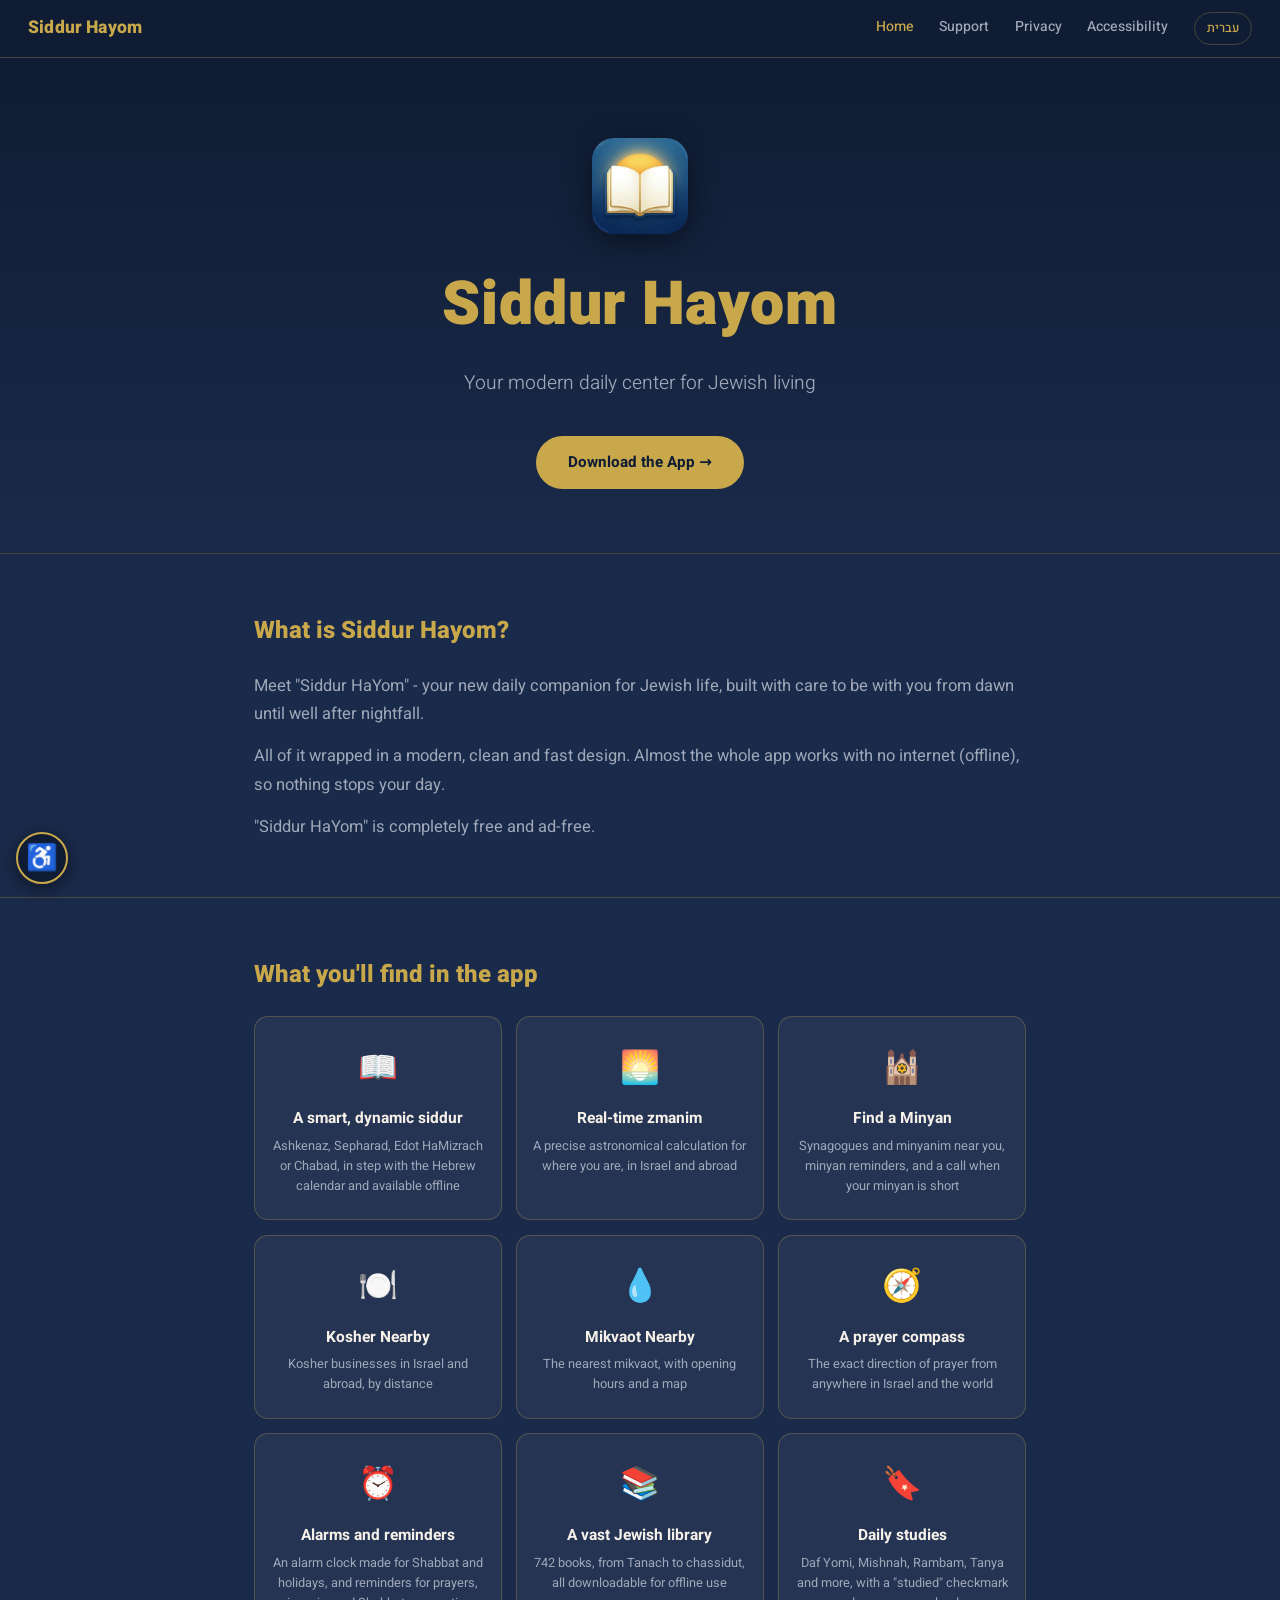
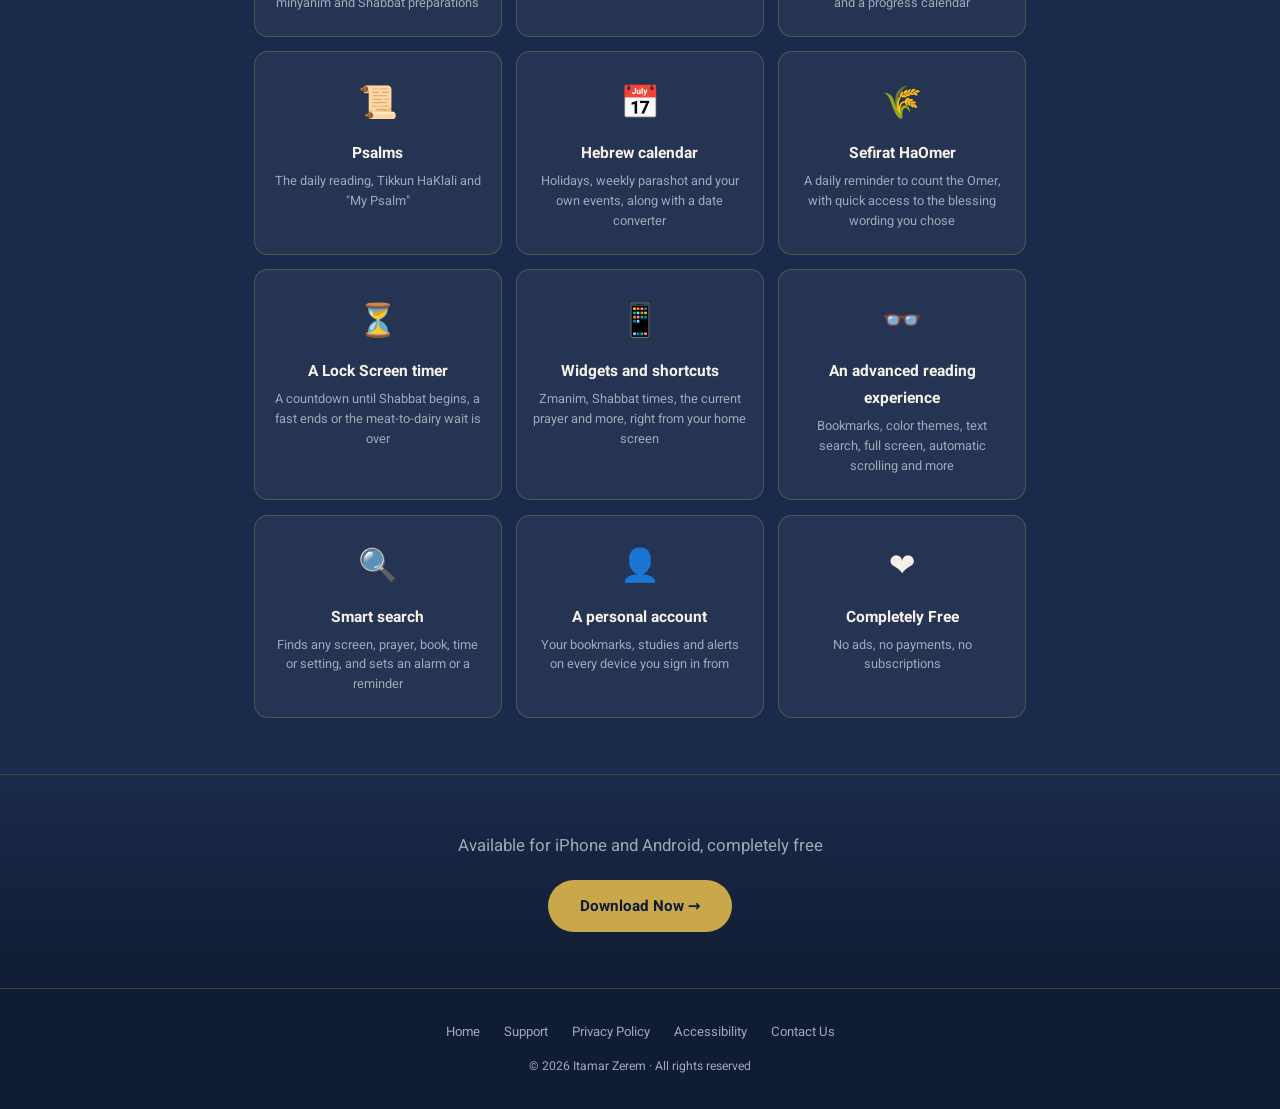
==== commit a1211cfa: "content: תיאורי האריחים בדף הבית קוצרו להצצה כללית, באורך של האריחים הקודמים (בקשת איתמר) Co-Authore" ====
--- a/en/index.html
+++ b/en/index.html
@@ -22,6 +22,7 @@
   <link href="https://fonts.googleapis.com/css2?family=Heebo:wght@300;400;500;600;700;800;900&display=swap" rel="stylesheet">
   <link rel="stylesheet" href="../styles.css">
   <script defer src="../a11y.js"></script>
+  <script defer src="../analytics.js"></script>
 </head>
 <body>
 
@@ -78,103 +79,103 @@
           <div class="feature-card">
             <span class="feature-icon" aria-hidden="true">📖</span>
             <h3>A smart, dynamic siddur</h3>
-            <p>The nusach of your prayers - Ashkenaz, Sepharad, Edot HaMizrach or Chabad - kept in step with the Hebrew calendar, with no internet either (offline).</p>
+            <p>Ashkenaz, Sepharad, Edot HaMizrach or Chabad, in step with the Hebrew calendar and available offline</p>
           </div>
 
           <div class="feature-card">
             <span class="feature-icon" aria-hidden="true">🌅</span>
             <h3>Real-time zmanim</h3>
-            <p>A precise astronomical calculation of every time of the day, done inside the app, from your GPS or from a city you pick, adapted for outside Israel and for those who live there.</p>
+            <p>A precise astronomical calculation for where you are, in Israel and abroad</p>
           </div>
 
           <div class="feature-card">
             <span class="feature-icon" aria-hidden="true">🕍</span>
             <h3>Find a Minyan</h3>
-            <p>Locate synagogues and minyanim near you, with no connection either, built on crowd wisdom and user verification. You can add reminders for specific minyanim, and send a call to people nearby when your minyan is short. Gabbaim can manage their synagogue and post notices and shiurim.</p>
+            <p>Synagogues and minyanim near you, minyan reminders, and a call when your minyan is short</p>
           </div>
 
           <div class="feature-card">
             <span class="feature-icon" aria-hidden="true">🍽️</span>
             <h3>Kosher Nearby</h3>
-            <p>Kosher restaurants and businesses in Israel and abroad, by distance, with the kashrut type and certificate validity.</p>
+            <p>Kosher businesses in Israel and abroad, by distance</p>
           </div>
 
           <div class="feature-card">
             <span class="feature-icon" aria-hidden="true">💧</span>
             <h3>Mikvaot Nearby</h3>
-            <p>The nearest mikvaot, with opening hours and a map.</p>
+            <p>The nearest mikvaot, with opening hours and a map</p>
           </div>
 
           <div class="feature-card">
             <span class="feature-icon" aria-hidden="true">🧭</span>
             <h3>A prayer compass</h3>
-            <p>It shows the exact direction of prayer from anywhere in Israel and the world. Calibration is available when needed.</p>
+            <p>The exact direction of prayer from anywhere in Israel and the world</p>
           </div>
 
           <div class="feature-card">
             <span class="feature-icon" aria-hidden="true">⏰</span>
-            <h3>An advanced alarm system</h3>
-            <p>An alarm clock with a range of sounds, made for Shabbat and holidays, alongside reminders for Shabbat preparations, for times of the day you choose, for the meat-to-dairy wait and for prayers.</p>
+            <h3>Alarms and reminders</h3>
+            <p>An alarm clock made for Shabbat and holidays, and reminders for prayers, minyanim and Shabbat preparations</p>
           </div>
 
           <div class="feature-card">
             <span class="feature-icon" aria-hidden="true">📚</span>
             <h3>A vast Jewish library</h3>
-            <p>742 books, all of them downloadable for offline use, sorted into a range of categories: Tanach - including Tikkun Korim; Chazal - including the Talmud with the classic daf in a comfortable layout; Halacha - from the Rishonim to Pninei Halacha; responsa, Kabbalah, mussar, machshava and chassidut.</p>
+            <p>742 books, from Tanach to chassidut, all downloadable for offline use</p>
           </div>
 
           <div class="feature-card">
             <span class="feature-icon" aria-hidden="true">🔖</span>
             <h3>Daily studies</h3>
-            <p>A wide range of daily studies within easy reach, with a "studied" checkmark and a personal progress calendar: Tehillim, Tikkun HaKlali, Daf Yomi in Bavli and Yerushalmi, Shnayim Mikra, Mishnah, Rambam, Shulchan Aruch, Aruch HaShulchan, Tanya, Tanach (traditional, 929 and Shnayim LeYom), the Haftarah, Daf HaShavua and Chok LeYisrael.</p>
+            <p>Daf Yomi, Mishnah, Rambam, Tanya and more, with a "studied" checkmark and a progress calendar</p>
           </div>
 
           <div class="feature-card">
             <span class="feature-icon" aria-hidden="true">📜</span>
             <h3>Psalms</h3>
-            <p>A screen with the daily reading by month or week, Tikkun HaKlali, and the "My Psalm" tile by age.</p>
+            <p>The daily reading, Tikkun HaKlali and "My Psalm"</p>
           </div>
 
           <div class="feature-card">
             <span class="feature-icon" aria-hidden="true">📅</span>
             <h3>Hebrew calendar</h3>
-            <p>Holidays, weekly parashot and your own events, along with a date converter.</p>
+            <p>Holidays, weekly parashot and your own events, along with a date converter</p>
           </div>
 
           <div class="feature-card">
             <span class="feature-icon" aria-hidden="true">🌾</span>
             <h3>Sefirat HaOmer</h3>
-            <p>A daily reminder to count the Omer, with quick access to the blessing wording you chose.</p>
+            <p>A daily reminder to count the Omer, with quick access to the blessing wording you chose</p>
           </div>
 
           <div class="feature-card">
             <span class="feature-icon" aria-hidden="true">⏳</span>
             <h3>A Lock Screen timer</h3>
-            <p>As you choose, a countdown until Shabbat or a holiday begins, until a fast ends, and until the meat-to-dairy wait is over - with no need to open the app.</p>
+            <p>A countdown until Shabbat begins, a fast ends or the meat-to-dairy wait is over</p>
           </div>
 
           <div class="feature-card">
             <span class="feature-icon" aria-hidden="true">📱</span>
             <h3>Widgets and shortcuts</h3>
-            <p>Widgets - Siddur, Current Prayer, Shabbat times, zmanim, the calendar, the daily study, the nearest minyan and the meat-to-dairy wait. Shortcuts from the app icon - the alarm system, Find a Minyan, Birkat HaMazon, zmanim.</p>
+            <p>Zmanim, Shabbat times, the current prayer and more, right from your home screen</p>
           </div>
 
           <div class="feature-card">
             <span class="feature-icon" aria-hidden="true">👓</span>
             <h3>An advanced reading experience</h3>
-            <p>Bookmarks, Open Books, font and size, color themes, text search, margin width, full screen, automatic scrolling and more.</p>
+            <p>Bookmarks, color themes, text search, full screen, automatic scrolling and more</p>
           </div>
 
           <div class="feature-card">
             <span class="feature-icon" aria-hidden="true">🔍</span>
             <h3>Smart search</h3>
-            <p>Finds any screen, prayer, book, time or setting, and sets an alarm or a reminder.</p>
+            <p>Finds any screen, prayer, book, time or setting, and sets an alarm or a reminder</p>
           </div>
 
           <div class="feature-card">
             <span class="feature-icon" aria-hidden="true">👤</span>
             <h3>A personal account</h3>
-            <p>Signing in gives you your bookmarks, your chosen studies, the preparation lists and the alerts on every device you sign in from.</p>
+            <p>Your bookmarks, studies and alerts on every device you sign in from</p>
           </div>
 
           <div class="feature-card">
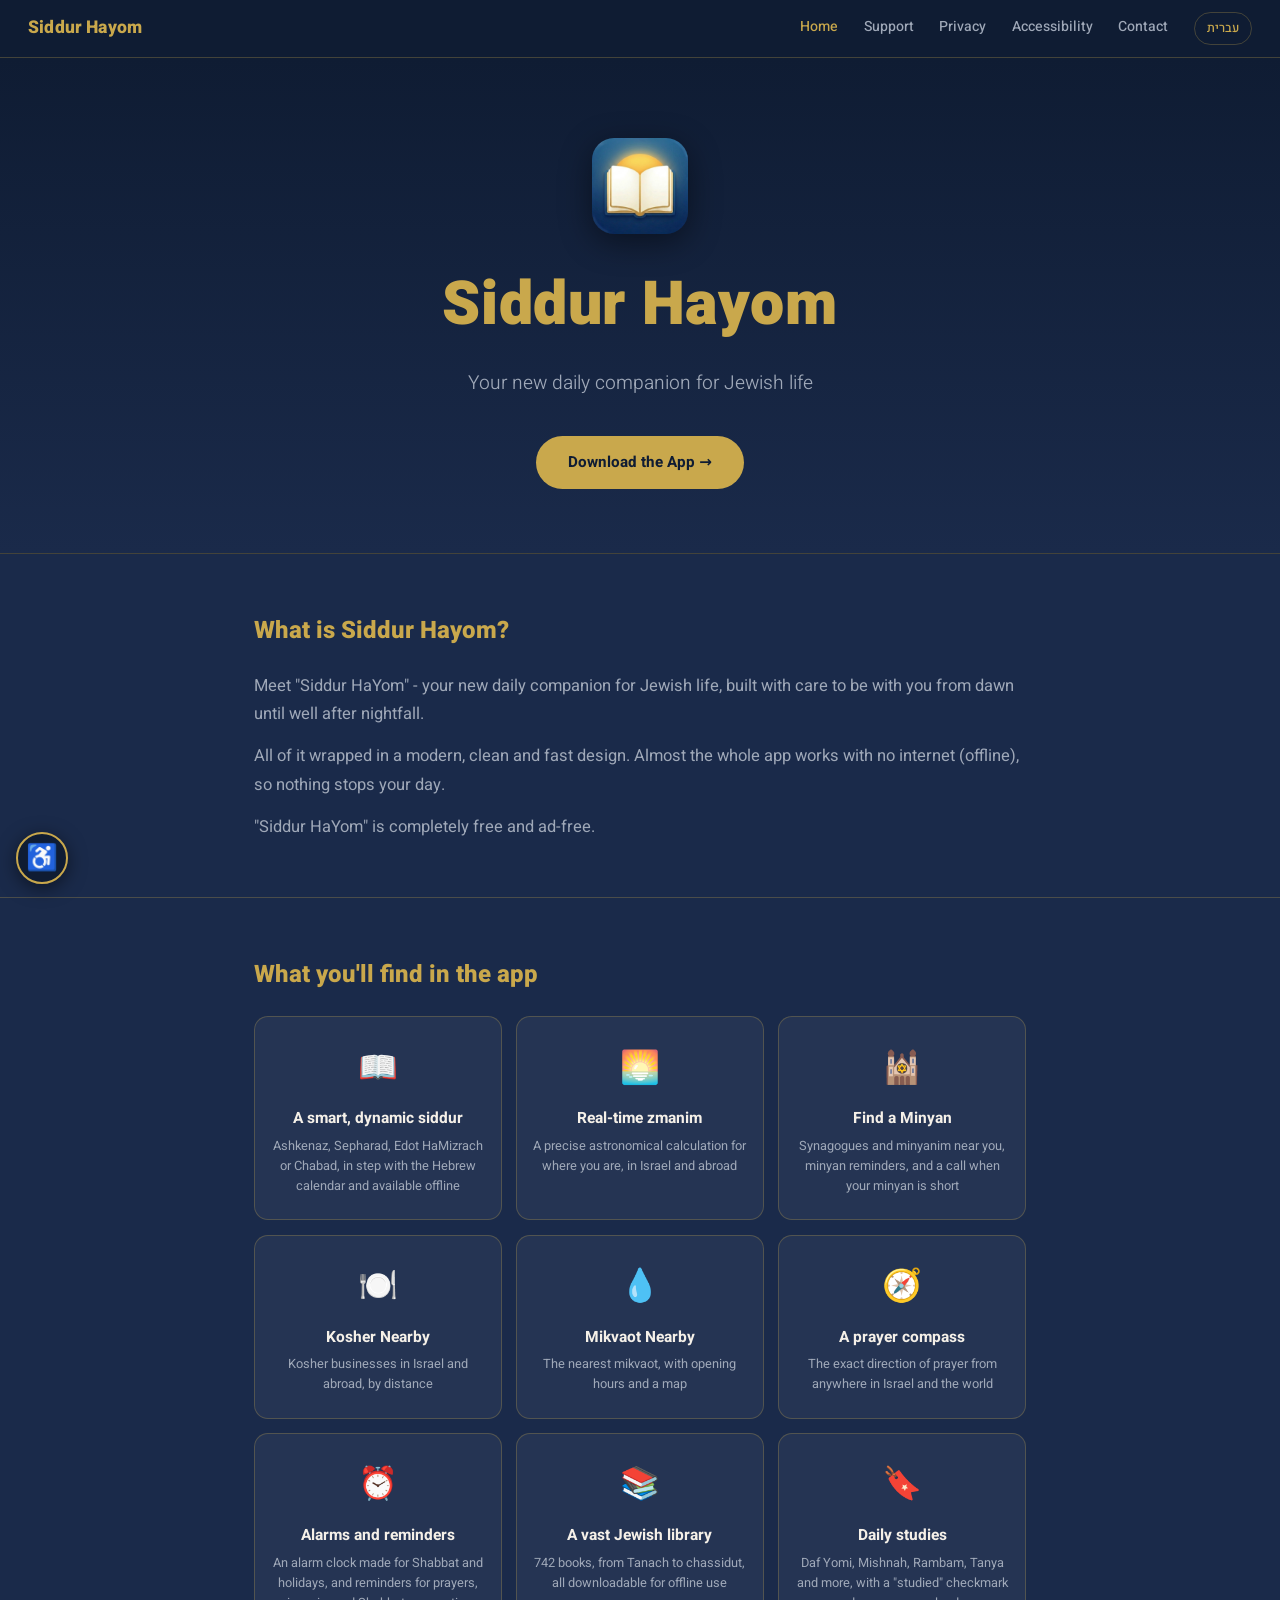
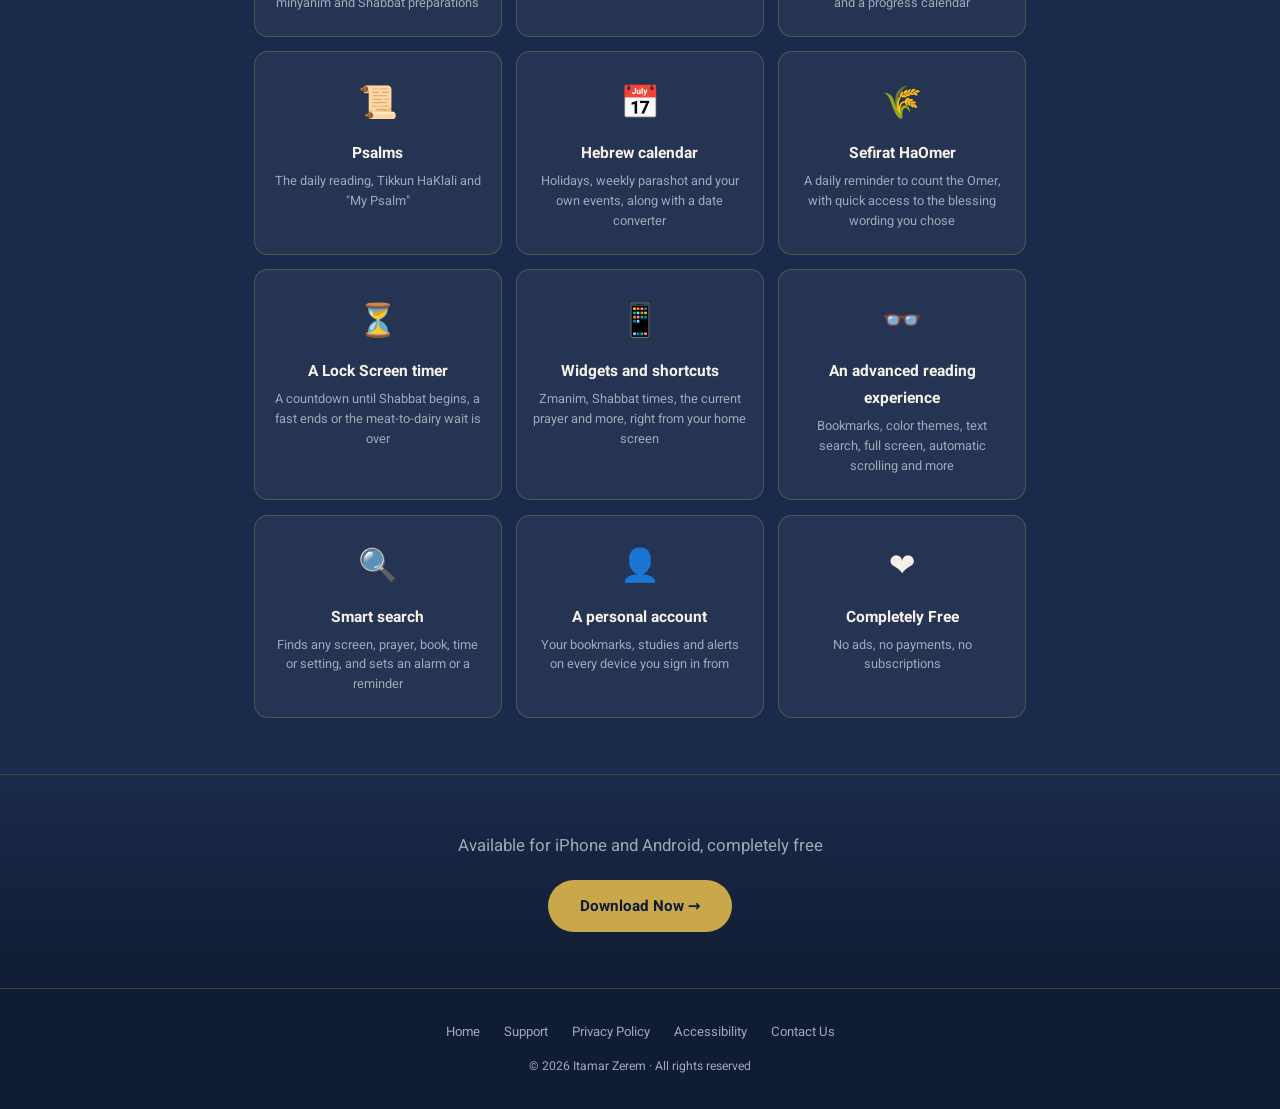
==== commit d1a4d88c: "content: תיקוני אורי - «הקריאה היומית» במקום «מנה», כותרת לפי הנוסח שלמטה, «הורידו», «צרו קשר» בסרגל" ====
--- a/en/index.html
+++ b/en/index.html
@@ -23,6 +23,7 @@
   <link rel="stylesheet" href="../styles.css">
   <script defer src="../a11y.js"></script>
   <script defer src="../analytics.js"></script>
+  <script defer src="../contact.js"></script>
 </head>
 <body>
 
@@ -34,6 +35,7 @@
       <li><a href="support.html">Support</a></li>
       <li><a href="privacy.html">Privacy</a></li>
       <li><a href="accessibility.html">Accessibility</a></li>
+      <li><a href="mailto:siddurhayom@gmail.com">Contact</a></li>
       <li><a href="../index.html" class="lang-switch" onclick="localStorage.setItem('siddurLang','he')">עברית</a></li>
     </ul>
   </nav>
@@ -44,7 +46,7 @@
     <section class="hero">
       <img src="../siddurIcon.png" alt="Siddur Hayom" class="hero-app-icon" width="96" height="96">
       <h1>Siddur Hayom</h1>
-      <p class="hero-tagline">Your modern daily center for Jewish living</p>
+      <p class="hero-tagline">Your new daily companion for Jewish life</p>
       <a href="go.html" class="btn btn-gold">
         Download the App →
       </a>
--- a/styles.css
+++ b/styles.css
@@ -75,6 +75,7 @@
 }
 
 .nav-links a {
+  white-space: nowrap; /* ‏«Contact» / «צרו קשר» בסרגל (26.11.26) לא נשברים לשתי שורות */
   font-size: 0.88rem;
   font-weight: 500;
   color: var(--muted);
@@ -525,6 +526,12 @@
     justify-content: space-between;
     gap: 0.6rem;
   }
+
+  /* ‏26.11.26 נוסף «צרו קשר» / «Contact» לסרגל (בקשת אורי), שישה פריטים במקום
+     ‏חמישה. ‏בגודל הקודם בורר השפה נחתך בקצה המסך באנגלית, גם ב-390 וגם ב-360. */
+  .nav { padding-left: 0.9rem; padding-right: 0.9rem; }
+  .nav-links a { font-size: 0.8rem; }
+  .lang-switch { padding: 0.2rem 0.55rem; }
 }
 
 @media (max-width: 380px) {
@@ -752,3 +759,52 @@
     scroll-behavior: auto !important;
   }
 }
+
+/* ── חלון «צרו קשר» (contact.js, 26.11.2026) ──
+   ‏במקום mailto: ישיר שיצא מהאתר ופתח את Gmail (בקשת אורי). */
+.contact-dialog {
+  width: min(92vw, 420px);
+  margin: auto;
+  padding: 1.75rem 1.5rem 1.25rem;
+  border: 1px solid var(--gold-bdr);
+  border-radius: var(--radius);
+  background: var(--bg);
+  color: var(--cream);
+  text-align: center;
+  font-family: inherit;
+}
+.contact-dialog::backdrop { background: rgba(8, 14, 28, 0.72); }
+.contact-dialog h2 {
+  color: var(--gold);
+  font-size: 1.3rem;
+  margin-bottom: 0.9rem;
+}
+.contact-dialog p { color: var(--muted); font-size: 0.92rem; line-height: 1.6; }
+.contact-dialog .contact-email {
+  margin: 0.35rem 0 1rem;
+  color: var(--cream);
+  font-size: 1.05rem;
+  font-weight: 600;
+  user-select: all;
+}
+.contact-actions {
+  display: flex;
+  flex-direction: column;
+  gap: 0.6rem;
+  margin-top: 1.25rem;
+}
+.contact-copy {
+  background: transparent;
+  color: var(--gold);
+  border: 1px solid var(--gold-bdr);
+}
+.contact-close {
+  margin-top: 0.9rem;
+  background: none;
+  border: none;
+  color: var(--muted);
+  font-family: inherit;
+  font-size: 0.85rem;
+  cursor: pointer;
+  text-decoration: underline;
+}
